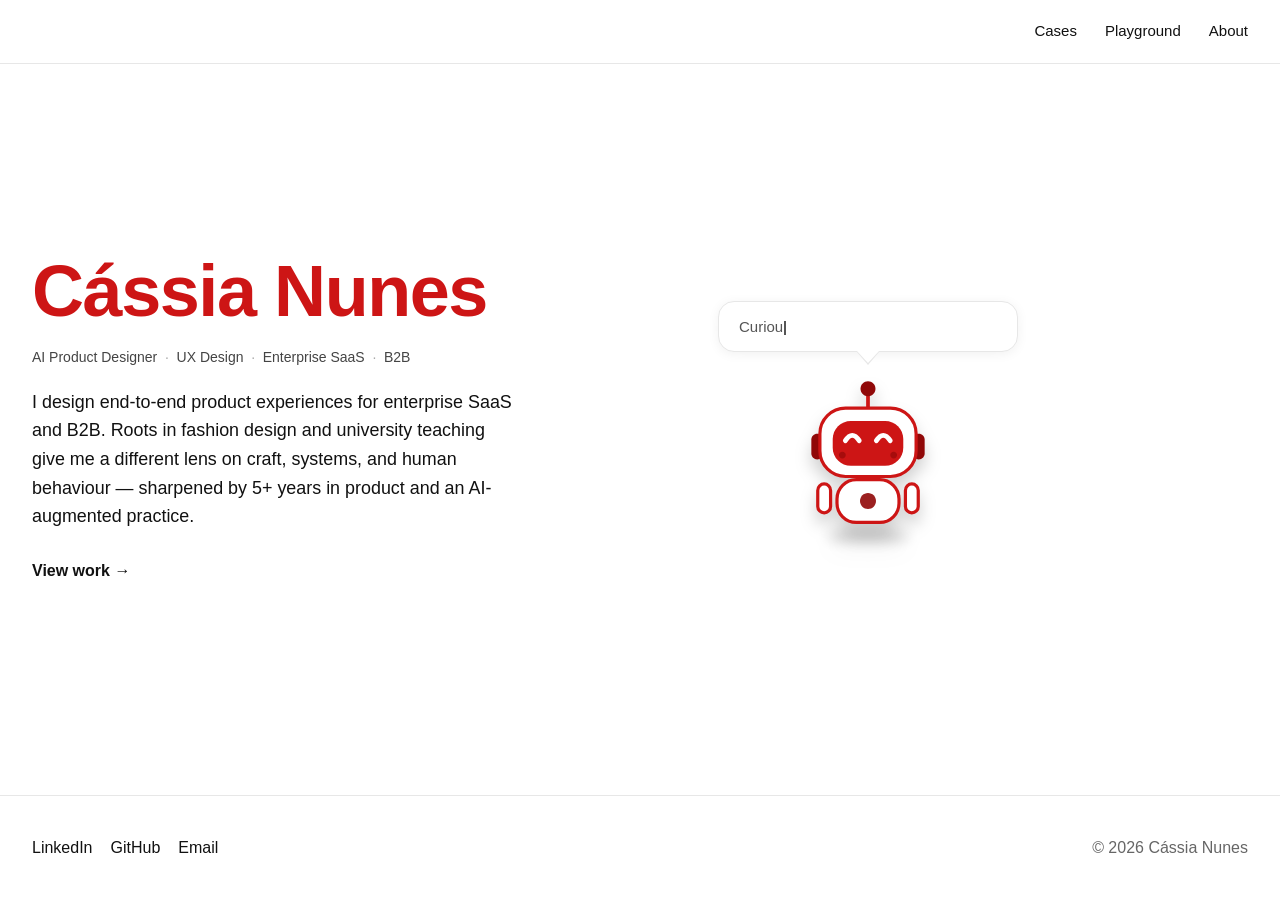
==== index.html @ 9a20bc86 "Add Media Management Ecosystem case study + refresh hero tagline - New case-study page (case-studies" ====
<!DOCTYPE html>
<html lang="en">
<head>
  <meta charset="UTF-8" />
  <meta name="viewport" content="width=device-width, initial-scale=1.0" />
  <title>Cássia Nunes — AI-Augmented Product Designer, Berlin</title>
  <meta name="description" content="Cássia Nunes — AI-augmented Product Designer in Berlin. End-to-end UX and interaction design for complex enterprise SaaS and B2B products, across desktop and mobile." />
  <link rel="stylesheet" href="styles.css?v=8" />
</head>
<body>

  <!-- ===== HEADER / NAVIGATION (same on every page) ===== -->
  <header class="site-header">
    <a href="index.html" class="logo" aria-label="Cássia Nunes — Home"></a>
    <button class="nav-toggle" aria-label="Open navigation" aria-expanded="false">
      <span></span><span></span><span></span>
    </button>
    <nav class="nav">
      <a href="work.html" data-i18n="nav.work">Work</a>
      <a href="playground.html" data-i18n="nav.playground">Playground</a>
      <a href="about.html" data-i18n="nav.about">About Me</a>
      <div class="lang-select"></div>
    </nav>
  </header>

  <!-- ===== HERO (home page) ===== -->
  <section class="hero">
    <div class="hero-left">
      <div class="hero-headline">
        <h1 class="hero-name">Cássia Nunes</h1>
        <ul class="hero-keywords" aria-label="Areas of focus">
          <li>AI Product Designer</li>
          <li>UX Design</li>
          <li>Enterprise SaaS</li>
          <li>B2B</li>
        </ul>
      </div>
      <p class="hero-intro" data-i18n="hero.tagline">
        I design end-to-end product experiences for enterprise SaaS and B2B. Roots in fashion
        design and university teaching give me a different lens on craft, systems, and human
        behaviour — sharpened by 5+ years in product and an AI-augmented practice.
      </p>
      <a href="work.html" class="hero-link" data-i18n="hero.viewWork">View work →</a>
    </div>
    <div class="hero-right">
      <div class="hero-bot-unit">
        <button class="hero-bot-bubble" aria-label="Open chat with Hope">
          I'm Hope, Cássia's assistant! Ask me anything about my Human…
        </button>
        <div class="hero-bot-slot"></div>
      </div>
    </div>
  </section>

  <!-- ===== FOOTER (contact sheet — same on every page) ===== -->
  <footer class="site-footer" id="contact">
    <div class="footer-inner">
      <div class="footer-links">
        <a href="https://www.linkedin.com/in/cassianunes/" target="_blank" rel="noopener">LinkedIn</a>
        <a href="https://github.com/decassianunes" target="_blank" rel="noopener">GitHub</a>
        <a href="mailto:nunes.decassia@gmail.com">Email</a>
      </div>
      <div class="footer-col footer-col--right">
        <p>© <span id="year"></span> Cássia Nunes</p>
      </div>
    </div>
  </footer>

  <script src="script.js?v=3"></script>
  <script src="i18n.js?v=3"></script>
  <script src="chatbot.js?v=12"></script>
</body>
</html>
---- styles.css ----
/* ===== COLOR + SPACING VARIABLES =====
   Change a color here once and it updates everywhere. */
:root {
  --white: #ffffff;
  --black: #111111;         /* text — near-black reads softer than pure #000 */
  --red: #CD1515;           /* vivid red — the accent (rgba(205,21,21,1)) */
  --red-50: #E68A8A;        /* vivid red at ~50% (mixed with white) — used on hover */
  --red-deep: #860303;      /* darker red — chatbot header + user bubble, so they don't clash with the action red */
  --red-pill: #8F0909;      /* active chatbot chip — red outline + text on hover/focus */
  --gray-line: #E7E7E7;     /* subtle borders for empty thumbnails */
  --gray-border: #D4D4D4;   /* slightly stronger neutral — chatbot chips at rest */
  --gray-thumb: #F4F4F4;    /* empty thumbnail fill */
  --max-width: 1080px;
  --gap: 24px;
}

/* ===== BASE ===== */
* { box-sizing: border-box; margin: 0; padding: 0; }

body {
  font-family: -apple-system, BlinkMacSystemFont, "Segoe UI", Helvetica, Arial, sans-serif;
  background: var(--white);
  color: var(--black);
  line-height: 1.5;
  -webkit-font-smoothing: antialiased;
  /* Sticky-footer layout: header (auto) · content (1fr, grows) · footer (auto).
     Keeps the footer pinned to the bottom even on short pages. */
  min-height: 100vh;
  display: grid;
  grid-template-rows: auto 1fr auto;
}

a { color: inherit; text-decoration: none; }

/* ===== HEADER / NAV ===== */
.site-header {
  position: sticky;          /* stays at the top as you scroll */
  top: 0;
  background: var(--white);
  display: flex;
  align-items: center;
  justify-content: space-between;
  padding: 20px 32px;
  border-bottom: 1px solid var(--gray-line);
  z-index: 10;
}

/* Logo link — always present, empty on homepage (name lives in the hero),
   populated on inner pages. Min-width keeps the tap target reachable. */
.logo {
  font-weight: 700;
  font-size: 18px;
  min-width: 44px;
  display: inline-flex;
  align-items: center;
}

/* The name shown in the header on inner pages — black, distinct from the red hero name.
   Fades in from the left on page load, giving the impression it arrived from the hero fly. */
.logo-name {
  display: inline-block;
  color: var(--black);
  font-weight: 700;
  font-size: 18px;
  white-space: nowrap;
  animation: logo-arrive 0.35s ease-out both;
  transition: color 0.15s ease;
}

.logo:hover .logo-name { color: var(--red); }

@keyframes logo-arrive {
  from { opacity: 0; transform: translateX(-8px); }
  to   { opacity: 1; transform: translateX(0); }
}

@media (prefers-reduced-motion: reduce) {
  .logo-name { animation: none; }
}

.nav { display: flex; gap: 28px; align-items: center; }

.nav a { font-size: 15px; transition: color 0.15s ease; }
.nav a:hover { color: var(--red); }   /* full red on hover — accessible (5.6:1) */
.nav a.active { color: var(--red); font-weight: 600; }   /* current page */

/* Hamburger toggle — hidden on desktop, shown on mobile */
.nav-toggle {
  display: none;
  flex-direction: column;
  justify-content: center;
  gap: 5px;
  width: 36px;
  height: 36px;
  padding: 6px;
  background: none;
  border: none;
  cursor: pointer;
  flex-shrink: 0;
}
.nav-toggle span {
  display: block;
  width: 100%;
  height: 2px;
  background: var(--black);
  border-radius: 2px;
  transition: transform 0.22s ease, opacity 0.18s ease;
  transform-origin: center;
}
/* Animate the three bars → X when open */
.site-header.nav-open .nav-toggle span:nth-child(1) { transform: translateY(7px) rotate(45deg); }
.site-header.nav-open .nav-toggle span:nth-child(2) { opacity: 0; transform: scaleX(0); }
.site-header.nav-open .nav-toggle span:nth-child(3) { transform: translateY(-7px) rotate(-45deg); }

/* Custom language dropdown (EN / DE / PT) — hidden for now, keeping EN only */
.lang-select { display: none; }

.lang-trigger {
  display: inline-flex;
  align-items: center;
  gap: 4px;
  font: inherit;
  font-size: 15px;
  font-weight: 400;
  color: var(--red);
  background: none;
  border: none;
  padding: 0;
  cursor: pointer;
  transition: opacity 0.15s ease;
}
.lang-trigger:hover { opacity: 0.7; }

.lang-caret { font-size: 9px; transition: transform 0.15s ease; }
.lang-select.open .lang-caret { transform: rotate(180deg); }

.lang-menu {
  position: absolute;
  top: calc(100% + 6px);
  right: 0;
  min-width: 100%;
  margin: 0;
  padding: 4px;
  list-style: none;
  background: var(--white);
  border: 1px solid var(--gray-line);
  border-radius: 8px;
  box-shadow: 0 8px 24px rgba(0, 0, 0, 0.1);
  display: none;
  z-index: 20;
}
.lang-select.open .lang-menu { display: block; }

.lang-option {
  font-size: 13px;
  color: var(--black);
  padding: 7px 14px;
  border-radius: 5px;
  cursor: pointer;
  white-space: nowrap;
  transition: color 0.15s ease, background 0.15s ease;
}
.lang-option:hover { color: var(--red); background: #faf1f1; }
.lang-option.active { color: var(--red); font-weight: 700; }

/* ===== HERO ===== */
.hero {
  width: 100%;
  max-width: var(--max-width);
  margin: 0;
  padding: 80px 32px 100px;
  display: grid;
  grid-template-columns: 1fr 1fr;
  gap: 48px;
  align-items: center;
  overflow-x: hidden;
}

.hero-left {
  display: flex;
  flex-direction: column;
  min-width: 0;
}

.hero-right {
  display: flex;
  flex-direction: column;
  align-items: flex-end;
}

/* Wrapper that keeps the bubble and robot as one unit in the hero right column. */
.hero-bot-unit {
  display: flex;
  flex-direction: column;
  align-items: center;
  gap: 24px;
  width: 300px;
  max-width: 100%;
  margin-right: 30px;
}

/* Speech bubble that triggers the chat — sits above the robot in the hero */
.hero-bot-bubble {
  position: relative;
  width: 100%;
  background: var(--white);
  border: 1px solid var(--gray-line);
  border-radius: 16px;
  padding: 16px 20px;
  font-family: inherit;
  font-size: 15px;
  color: #555;
  text-align: left;
  box-shadow: 0 2px 12px rgba(0, 0, 0, 0.06);
  cursor: pointer;
  transition: border-color 0.15s ease, opacity 0.35s ease;
}
.hero-bot-bubble:hover { border-color: #bbb; }
.hero-bot-bubble:focus-visible {
  outline: 2px solid var(--red);
  outline-offset: 3px;
}
/* Tail — two overlapping triangles create a bordered point toward the robot */
.hero-bot-bubble::before {
  content: '';
  position: absolute;
  bottom: -14px;
  left: 50%;
  transform: translateX(-50%);
  border-left: 12px solid transparent;
  border-right: 12px solid transparent;
  border-top: 14px solid var(--gray-line);
  pointer-events: none;
}
.hero-bot-bubble::after {
  content: '';
  position: absolute;
  bottom: -12px;
  left: 50%;
  transform: translateX(-50%);
  border-left: 11px solid transparent;
  border-right: 11px solid transparent;
  border-top: 12px solid var(--white);
  pointer-events: none;
}

/* Slot where chatbot.js moves the robot button on desktop */
.hero-bot-slot { display: flex; justify-content: center; }

/* Hide the hero right column while the chat panel is open */
body.chatbot-active .hero-right { visibility: hidden; }

.hero-eyebrow {
  font-size: 16px;
  font-weight: 400;           /* not bold */
  color: var(--black);        /* black */
  margin-bottom: 20px;
}

.hero-name {
  font-size: clamp(44px, 7vw, 72px);
  font-weight: 800;
  letter-spacing: -0.02em;
  line-height: 1.02;
  color: var(--red);
}

/* Keywords marquee — infinite horizontal scroll, clipped to the name's width */
.hero-headline {
  display: grid;
  width: max-content;   /* shrink-wrap to the name; the marquee inherits this width */
  max-width: 100%;      /* never overflow the hero column */
}

.hero-keywords-marquee {
  position: relative;
  width: 100%;          /* = the name's width */
  overflow: hidden;
  height: 1.5em;
  margin-top: 18px;
  /* soft fade at both edges so text eases in/out */
  -webkit-mask-image: linear-gradient(to right, transparent, #000 6%, #000 94%, transparent);
          mask-image: linear-gradient(to right, transparent, #000 6%, #000 94%, transparent);
}

.hero-keywords-track {
  position: absolute;   /* keeps the long line from stretching the name box */
  top: 0;
  left: 0;
  display: flex;
  white-space: nowrap;
  animation: keyword-scroll 30s linear infinite;
}
.hero-keywords-marquee:hover .hero-keywords-track {
  animation-play-state: paused;   /* pause on hover */
}

.hero-keywords {
  display: flex;
  flex-wrap: wrap;
  align-items: center;
  list-style: none;
  margin: 18px 0 0;
  padding: 0;
  font-size: 14px;
  color: #444;
}
.hero-keywords li { white-space: nowrap; }
.hero-keywords li::after {   /* visual separator only */
  content: "·";
  margin: 0 0.55em;
  color: #aaa;
}
.hero-keywords li:last-child::after { content: none; margin: 0; }

@keyframes keyword-scroll {
  from { transform: translateX(0); }
  to   { transform: translateX(-50%); }   /* one full copy — seamless loop */
}

/* Accessibility: no motion — show a normal, fully-visible keyword line */
@media (prefers-reduced-motion: reduce) {
  .hero-headline { display: block; }
  .hero-keywords-marquee {
    overflow: visible;
    height: auto;
    -webkit-mask-image: none;
            mask-image: none;
  }
  .hero-keywords-track { position: static; animation: none; flex-wrap: wrap; white-space: normal; }
  .hero-keywords { flex-wrap: wrap; }              /* wrap the tags onto lines */
  .hero-keywords[aria-hidden="true"] { display: none; }
}

.hero-intro {
  margin-top: 20px;
  font-size: clamp(15px, 1.4vw, 18px);
  font-weight: 400;
  line-height: 1.6;
  overflow-wrap: break-word;
}

.hero-cta {
  display: inline-block;
  margin-top: 36px;
  font-size: 16px;
  font-weight: 600;
  color: var(--white);
  background: var(--red);
  padding: 14px 28px;
  border-radius: 999px;
  transition: background 0.15s ease;
}

.hero-cta:hover { background: var(--red-50); }   /* 50% red on hover */

/* Primary CTA link in the hero */
.hero-link {
  display: inline-block;
  margin-top: 28px;
  font-size: 16px;
  font-weight: 700;
  color: var(--black);
  transition: color 0.15s ease;
}
.hero-link:hover { color: var(--red); }

/* Location — lowest priority, muted, at the bottom of the hero */
.hero-meta {
  margin-top: 28px;
  font-size: 15px;
  color: #777;
}

/* ===== SECTIONS ===== */
.section {
  width: 100%;                 /* fill the width (grid item), then cap below */
  max-width: var(--max-width);
  margin: 0 auto;              /* centered (content pages) */
  padding: 64px 32px;
}

.section-title {
  position: relative;                     /* anchor for the animated bar */
  font-size: 14px;
  font-weight: 700;
  text-transform: uppercase;
  letter-spacing: 0.08em;
  margin-bottom: 32px;
  padding-bottom: 12px;
}

/* Static underline below section titles */
.section-title::after {
  content: "";
  position: absolute;
  left: 0;
  bottom: 0;
  width: 100%;
  height: 2px;
  background: var(--gray-line);
}

/* ===== WORK GRID ===== */
.work-grid {
  display: grid;
  grid-template-columns: repeat(3, 1fr);   /* 3 columns on desktop */
  gap: var(--gap);
}

.work-card { display: block; }

.thumb {
  aspect-ratio: 4 / 3;         /* keeps every thumbnail the same shape */
  background: var(--gray-thumb);
  border: 1px solid var(--gray-line);
  border-radius: 8px;
}

.work-card-title {
  margin-top: 14px;
  font-size: 17px;
  font-weight: 600;
}

.work-card-meta { font-size: 14px; color: #777; margin-top: 2px; }

/* ===== ABOUT ===== */
.about-text {
  font-size: 18px;
  max-width: 680px;
  color: #333;
}

.about-text p { margin-bottom: 20px; }   /* space between paragraphs */

.about-highlight {
  font-weight: 600;
  color: var(--black);
  border-left: 3px solid var(--red);   /* red accent bar on the standout line */
  padding-left: 16px;
}

.about-skills {
  font-size: 15px;
  color: #555;
}

.about-skills-label {
  display: block;
  font-weight: 700;
  color: var(--black);
  text-transform: uppercase;
  letter-spacing: 0.06em;
  font-size: 13px;
  margin-bottom: 4px;
}

/* ===== CONTACT ===== */
.contact-row { display: flex; flex-wrap: wrap; gap: 16px; }

.contact-btn {
  display: inline-block;
  font-size: 15px;
  font-weight: 600;
  padding: 12px 22px;
  border: 2px solid var(--red);
  border-radius: 999px;
  background: var(--white);
  color: var(--black);
  cursor: pointer;
  transition: background 0.15s ease, color 0.15s ease, border-color 0.15s ease;
}

.contact-btn:hover {
  background: var(--red-50);    /* fills with 50% red on hover */
  border-color: var(--red-50);
  color: var(--white);
}

.copy-feedback {
  margin-top: 14px;
  font-size: 14px;
  color: var(--red);
  min-height: 20px;    /* reserves space so layout doesn't jump */
}

/* ===== FOOTER (permanent contact sheet) ===== */
.site-footer {
  background: var(--white);      /* white footer */
  color: var(--black);          /* black text */
  border-top: 1px solid var(--gray-line);   /* divider so it doesn't blend into the page */
  padding: 40px 32px 40px;
}

.footer-inner {
  max-width: none;              /* fill the full width — credit sits at the far right */
  margin: 0;
  display: flex;
  flex-wrap: wrap;               /* stacks nicely on small screens */
  align-items: center;           /* links row + credit sit on one line */
  gap: 16px 40px;
  justify-content: space-between;
}

.footer-col p { font-size: 16px; margin-bottom: 8px; }

/* Inline row of contact links (left side of the footer). */
.footer-links {
  display: flex;
  flex-wrap: wrap;
  gap: 18px;
}
.footer-links a { font-size: 16px; }

.footer-label {
  color: var(--black);          /* black label */
  text-transform: uppercase;
  letter-spacing: 0.1em;
  font-size: 12px;
  font-weight: 700;
  margin-bottom: 12px;
}

.site-footer a { color: var(--black); text-decoration: none; }
.site-footer a:hover { color: var(--red); text-decoration: underline; }   /* accessible */

.footer-col--right { text-align: right; color: #666; }   /* muted credit */
.footer-col--right p { margin: 0; }                       /* remove bottom margin so flex centering works */

.footer-copy {
  max-width: var(--max-width);
  margin: 48px auto 0;
  font-size: 13px;
  color: var(--white);
  opacity: 0.9;
}

@media (max-width: 640px) {
  .footer-col--right { text-align: left; }   /* left-align on phones */
}

/* ===== RESPONSIVE (phones/tablets) ===== */
@media (max-width: 820px) {
  .work-grid { grid-template-columns: repeat(2, 1fr); }
}

@media (max-width: 700px) {
  /* Hero collapses to single column; right column (robot + bubble) is hidden. */
  .hero {
    grid-template-columns: 1fr;
    gap: 0;
    padding: 60px 32px 60px;
  }
  .hero-right { display: none; }

  /* Header: logo left, burger right — single row, no stacking */
  .site-header {
    padding: 14px 20px;
    flex-wrap: wrap;            /* allows nav to drop below on open */
  }
  .nav-toggle { display: flex; }   /* reveal the burger button */

  /* Nav hidden by default; drops below the logo row when open */
  .nav {
    display: none;
    width: 100%;
    flex-direction: column;
    gap: 0;
    padding: 4px 0 8px;
  }
  .site-header.nav-open .nav { display: flex; }

  /* Each link gets its own full-width row with a divider */
  .nav a {
    padding: 12px 0;
    border-bottom: 1px solid var(--gray-line);
    font-size: 16px;
  }
  .nav a:last-of-type { border-bottom: none; }

  /* Language selector sits on its own row inside the open nav */
  .nav .lang-select {
    padding: 10px 0;
  }

  /* Footer: shrink text and gaps so links + copyright stay on one line */
  .site-footer { padding: 28px 20px; }
  .footer-inner { gap: 8px 16px; flex-wrap: nowrap; align-items: center; }
  .footer-links { gap: 12px; }
  .footer-links a,
  .footer-col--right p { font-size: 13px; }
  .footer-col--right { text-align: right; }
}

@media (max-width: 520px) {
  .work-grid { grid-template-columns: 1fr; }
}

/* ===== MINI FAQ CHATBOT =====
   Floating widget, bottom-right of every page. Reuses the site's
   red accent, system font, and border colors so it feels native. */
.chatbot {
  position: fixed;
  right: 24px;
  bottom: 24px;
  z-index: 50;              /* above content, matches header stacking */
  font-family: inherit;
}

/* The round pill button that opens/closes the chat. */
.chatbot-toggle {
  display: inline-flex;
  align-items: center;
  gap: 8px;
  font-size: 15px;
  font-weight: 600;
  padding: 12px 22px;
  border: 2px solid var(--red);
  border-radius: 999px;
  background: var(--red);
  color: var(--white);
  cursor: pointer;
  box-shadow: 0 6px 20px rgba(0, 0, 0, 0.15);
  transition: background 0.15s ease, border-color 0.15s ease;
}

.chatbot-toggle:hover {
  background: var(--red-50);
  border-color: var(--red-50);
}

/* Swap the label for a "×" when the panel is open. */
.chatbot-toggle-close { display: none; font-size: 20px; line-height: 1; }
.chatbot--open .chatbot-toggle-open { display: none; }
.chatbot--open .chatbot-toggle-close { display: inline; }

/* The chat panel itself. */
.chatbot-panel {
  position: absolute;
  right: 0;
  bottom: 60px;             /* sits just above the toggle button */
  width: 320px;
  max-width: calc(100vw - 48px);
  max-height: 70vh;
  display: flex;
  flex-direction: column;
  background: var(--white);
  border: 1px solid var(--gray-line);
  border-radius: 16px;
  box-shadow: 0 12px 40px rgba(0, 0, 0, 0.18);
  overflow: hidden;
}

/* When JS marks the panel `hidden`, actually hide it. Without this line the
   `display: flex` above would keep the panel visible and the open/close
   button would appear to do nothing. */
.chatbot-panel[hidden] { display: none; }

.chatbot-header {
  padding: 14px 18px;
  font-weight: 700;
  color: var(--white);
  background: var(--red-deep);
}

/* Scrolling area that holds the message bubbles. */
.chatbot-messages {
  flex: 1;
  overflow-y: auto;
  padding: 16px;
  display: flex;
  flex-direction: column;
  gap: 10px;
}

.chatbot-msg {
  max-width: 85%;
  padding: 10px 14px;
  border-radius: 14px;
  font-size: 14px;
  line-height: 1.45;
}

/* Bot bubble on the left (grey), user bubble on the right (red). */
.chatbot-msg--bot {
  align-self: flex-start;
  background: var(--gray-thumb);
  color: var(--black);
  border-bottom-left-radius: 4px;
}

.chatbot-msg--user {
  align-self: flex-end;
  background: var(--red-deep);
  color: var(--white);
  border-bottom-right-radius: 4px;
}

.chatbot-msg a { text-decoration: underline; }
.chatbot-msg--bot a { color: var(--red); }

/* Suggested-question chips — ONE horizontally-scrolling row.
   The arrow + fade OVERLAY the right edge (they don't take a column). */
.chatbot-chips-wrap {
  position: relative;            /* anchor for the overlay arrow + fade */
  padding: 10px 16px 8px;        /* persistent bar sitting just above the input */
}

.chatbot-chips {
  display: flex;
  gap: 8px;
  overflow-x: auto;
  scroll-behavior: smooth;
  scrollbar-width: none;         /* hide scrollbar (Firefox) */
  padding: 2px 0;
}
.chatbot-chips::-webkit-scrollbar { display: none; }   /* hide scrollbar (Chrome/Safari) */

.chatbot-chip {
  flex: 0 0 auto;                /* keep each chip whole on one line */
  white-space: nowrap;
  font-size: 13px;
  font-weight: 500;
  padding: 6px 12px;
  border: 1px solid var(--gray-border);
  border-radius: 999px;
  background: var(--white);
  color: var(--black);
  cursor: pointer;
  transition: background 0.15s ease, color 0.15s ease, border-color 0.15s ease;
}

/* Red appears only on interaction — hover or keyboard focus. The active
   pill gets a red outline + red text (not a solid fill), so it reads as
   "active" without competing with the solid-red Ask button. Resting pills
   keep their neutral grey border. */
.chatbot-chip:hover,
.chatbot-chip:focus-visible {
  border-color: var(--red-pill);
  color: var(--red-pill);
  outline: none;
}

/* Soft white fade at the right edge — hints "there's more, scroll →". */
.chatbot-chips-wrap::after {
  content: "";
  position: absolute;
  top: 0;
  right: 16px;
  bottom: 0;
  width: 52px;
  background: linear-gradient(to right, rgba(255, 255, 255, 0), var(--white) 70%);
  pointer-events: none;          /* chips underneath stay clickable */
  transition: opacity 0.15s ease;
}

/* The › arrow OVERLAYS the row's right edge — no stolen column. */
.chatbot-chips-more {
  position: absolute;
  top: 50%;
  right: 16px;
  transform: translateY(-50%);
  z-index: 2;
  width: 26px;
  height: 26px;
  border-radius: 50%;
  border: 1px solid var(--gray-border);
  background: var(--white);
  color: var(--black);
  font-size: 17px;
  line-height: 1;
  cursor: pointer;
  display: flex;
  align-items: center;
  justify-content: center;
  transition: background 0.15s ease, color 0.15s ease, opacity 0.15s ease;
}
.chatbot-chips-more:hover { background: var(--red); color: var(--white); }

/* At the end there's nothing more to reveal — hide the arrow + fade. */
.chatbot-chips-wrap.chips-at-end::after { opacity: 0; }
.chatbot-chips-wrap.chips-at-end .chatbot-chips-more { opacity: 0; pointer-events: none; }

/* The type-a-question row at the bottom. */
.chatbot-form {
  display: flex;
  gap: 8px;
  padding: 12px 16px;
  border-top: 1px solid var(--gray-line);
}

.chatbot-input {
  flex: 1;
  font: inherit;
  font-size: 14px;
  padding: 10px 12px;
  border: 1px solid var(--gray-line);
  border-radius: 999px;
  outline: none;
}

.chatbot-input:focus { border-color: var(--red); }

.chatbot-send {
  font: inherit;
  font-size: 14px;
  font-weight: 600;
  padding: 10px 16px;
  border: none;
  border-radius: 999px;
  background: var(--red);
  color: var(--white);
  cursor: pointer;
}

.chatbot-send:hover { background: var(--red-50); }

/* ===== MOBILE: chat opens as a tall bottom sheet (≤700px wide) =====
   On phones the corner card doesn't work and the on-screen keyboard would
   cover the input. So when the chat is open, the panel becomes a full-width
   sheet that rises ~85% up the screen: red header pinned on top, messages
   scrolling in the middle, input docked at the bottom. The `.chatbot--open`
   prefix (two classes) makes these win over the desktop panel rules.
   The keyboard-lift itself is handled by JS in chatbot.js (Visual Viewport). */
@media (max-width: 700px) {
  .chatbot--open .chatbot-panel {
    position: fixed;
    left: 0;
    right: 0;
    bottom: 0;
    top: auto;
    width: 100%;
    max-width: 100%;
    height: 85dvh;                  /* dvh = the screen height right now */
    max-height: 85dvh;
    border: none;
    border-radius: 18px 18px 0 0;   /* rounded top only — sheet look */
    box-shadow: 0 -10px 40px rgba(0, 0, 0, 0.28);
    z-index: 60;
  }

  /* Keep the input clear of the phone's home-bar / rounded screen corners. */
  .chatbot--open .chatbot-form {
    padding-bottom: calc(12px + env(safe-area-inset-bottom));
  }

  /* Prevent iOS Safari from auto-zooming when the input is tapped.
     Safari zooms any input with font-size < 16px — bumping to 16px stops it. */
  .chatbot-input {
    font-size: 16px;
  }

  /* Larger touch targets for chips on mobile — WCAG recommends 44px minimum.
     Bumping padding from 6px/12px to 10px/16px gets closer without looking bulky. */
  .chatbot-chip {
    padding: 10px 16px;
    font-size: 14px;
  }

  /* Lock the page behind the sheet so two things don't scroll at once.
     overflow: hidden alone doesn't stop iOS Safari from scrolling the page
     when the keyboard opens. position: fixed + top offset (set by JS) is
     the only reliable way to freeze the page underneath the bottom sheet. */
  body.chatbot-active {
    overflow: hidden;
    position: fixed;
    width: 100%;   /* prevents layout-width collapse from position: fixed */
  }
}

@media (max-width: 520px) {
  .chatbot { right: 16px; bottom: 16px; }
}

/* ===== WORK CARD — clickable state =====
   The first card links to a case study; give it a clear hover affordance. */
a.work-card:hover .thumb { border-color: var(--red); }
a.work-card:hover .work-card-title { color: var(--red); }
a.work-card .work-card-title { transition: color 0.15s ease; }
a.work-card .thumb { transition: border-color 0.15s ease; }

/* ===== CASE STUDY (long-form article pages) ===== */
.case-study {
  width: 100%;
  max-width: 760px;          /* narrower than the 1080 grid — comfortable reading measure */
  margin: 0 auto;
  padding: 48px 32px 88px;
}

/* "← Work" back link at the top */
.case-study-back {
  display: inline-block;
  font-size: 14px;
  font-weight: 600;
  color: #777;
  margin-bottom: 28px;
  transition: color 0.15s ease;
}
.case-study-back:hover { color: var(--red); }

.case-study-eyebrow {
  font-size: 13px;
  font-weight: 700;
  text-transform: uppercase;
  letter-spacing: 0.08em;
  color: var(--red);
  margin-bottom: 14px;
}

.case-study-title {
  font-size: clamp(30px, 4.5vw, 46px);
  font-weight: 800;
  letter-spacing: -0.02em;
  line-height: 1.1;
}

/* Meta strip (Role / Timeline / Team / Platform) */
.case-study-meta {
  margin: 28px 0 0;
  display: grid;
  grid-template-columns: repeat(2, 1fr);
  gap: 20px 32px;
}
.case-study-meta dt {
  font-size: 11px;
  font-weight: 700;
  text-transform: uppercase;
  letter-spacing: 0.06em;
  color: #999;
  margin-bottom: 4px;
}
.case-study-meta dd {
  margin: 0;
  font-size: 15px;
  color: var(--black);
  line-height: 1.45;
}

/* Body typography */
.case-study h2 {
  font-size: clamp(22px, 2.4vw, 27px);
  font-weight: 800;
  letter-spacing: -0.01em;
  line-height: 1.2;
  margin: 52px 0 18px;
}
.case-study h3 {
  font-size: 18px;
  font-weight: 700;
  margin: 32px 0 10px;
}
.case-study p {
  font-size: 17px;
  line-height: 1.7;
  color: #333;
  margin-bottom: 18px;
}
.case-study ul {
  margin: 0 0 22px;
  padding-left: 20px;
}
.case-study li {
  font-size: 17px;
  line-height: 1.7;
  color: #333;
  margin-bottom: 10px;
}
.case-study strong { color: var(--black); font-weight: 700; }
.case-study a { color: var(--red); text-decoration: underline; }

/* Divider between major sections */
.case-study hr {
  border: none;
  border-top: 1px solid var(--gray-line);
  margin: 44px 0;
}

/* Pull-quote / key takeaway — reuses the red accent bar from the About page */
.cs-callout {
  border-left: 3px solid var(--red);
  padding-left: 18px;
  margin: 28px 0;
  font-size: 19px;
  font-weight: 600;
  line-height: 1.5;
  color: var(--black);
}

/* Image placeholder — grey box matching the work thumbnails */
.cs-figure { margin: 30px 0; }
.cs-figure-box {
  aspect-ratio: 16 / 9;
  background: var(--gray-thumb);
  border: 1px solid var(--gray-line);
  border-radius: 8px;
  display: flex;
  align-items: center;
  justify-content: center;
  padding: 24px;
  text-align: center;
}
.cs-figure-label {
  font-size: 13px;
  font-style: italic;
  color: #9a9a9a;
  max-width: 340px;
}

/* Case study on phones — single-column meta, tighter padding */
@media (max-width: 640px) {
  .case-study-meta { grid-template-columns: 1fr; gap: 16px; }
}

/* ===== CASE STUDY — HERO + STICKY SIDE-NAV LAYOUT ===== */
html { scroll-behavior: smooth; }

/* Back link — pinned at the very top of the page, above the hero */
.cs-topbar {
  width: 100%;
  max-width: var(--max-width);
  margin: 0 auto;
  padding: 22px 32px 0;
}
.cs-back {
  display: inline-flex;
  align-items: center;
  gap: 6px;
  font-size: 14px;
  font-weight: 600;
  color: #777;
  transition: color 0.15s ease;
}
.cs-back svg { width: 18px; height: 18px; }
.cs-back:hover { color: var(--red); }

/* Hero band (full content width, above the two-column body) */
.cs-hero {
  width: 100%;
  max-width: var(--max-width);
  margin: 0 auto;
  padding: 40px 32px 8px;
}
.cs-hero-figure { margin: 0 0 32px; }
.cs-hero-figure .cs-figure-box { aspect-ratio: 21 / 9; }

/* Two-column body: sticky nav (left) + article (right) */
.cs-wrap {
  width: 100%;
  max-width: var(--max-width);
  margin: 0 auto;
  padding: 0 32px 48px;
  display: grid;
  grid-template-columns: 190px minmax(0, 1fr);
  gap: 56px;
  align-items: start;
}

/* Override the earlier single-column article rules for the new layout */
.case-study {
  max-width: 720px;
  margin: 0;
  padding: 8px 0 40px;
}

/* Sticky left section-nav */
.cs-sidenav {
  position: sticky;
  top: 96px;                    /* clears the sticky site header */
  align-self: start;
  display: flex;
  flex-direction: column;
  gap: 2px;
}
.cs-sidenav a {
  display: flex;
  align-items: center;
  gap: 12px;
  padding: 7px 0;
  font-size: 12.5px;
  font-weight: 700;
  letter-spacing: 0.07em;
  text-transform: uppercase;
  color: #a2a2a2;
  transition: color 0.15s ease;
}
.cs-sidenav a:hover { color: var(--black); }
.cs-sidenav a.is-active { color: var(--red); }

.cs-nav-ico {
  display: inline-flex;
  width: 22px;
  height: 22px;
  flex-shrink: 0;
  color: #8a8a8a;
  transition: color 0.15s ease;
}
.cs-nav-ico svg { width: 100%; height: 100%; }
.cs-sidenav a:hover .cs-nav-ico { color: var(--black); }
.cs-sidenav a.is-active .cs-nav-ico { color: var(--red); }

/* Small breathing room between HOME · sections · TOP */
.cs-nav-gap { height: 18px; }

/* Section spacing + scroll offset so headings clear the sticky header */
.case-study section { scroll-margin-top: 92px; }
.case-study section + section { margin-top: 56px; }
.case-study section > h2:first-child { margin-top: 0; }

/* Tablet / phone: drop the side-nav, single readable column */
@media (max-width: 860px) {
  .cs-wrap {
    grid-template-columns: 1fr;
    gap: 0;
    padding: 0 32px 40px;
  }
  .cs-sidenav { display: none; }
  .case-study { max-width: 720px; margin: 0 auto; }
}

@media (max-width: 640px) {
  .cs-hero { padding: 24px 20px 4px; }
  .cs-hero-figure .cs-figure-box { aspect-ratio: 16 / 10; }
  .cs-wrap { padding: 0 20px 40px; }
}
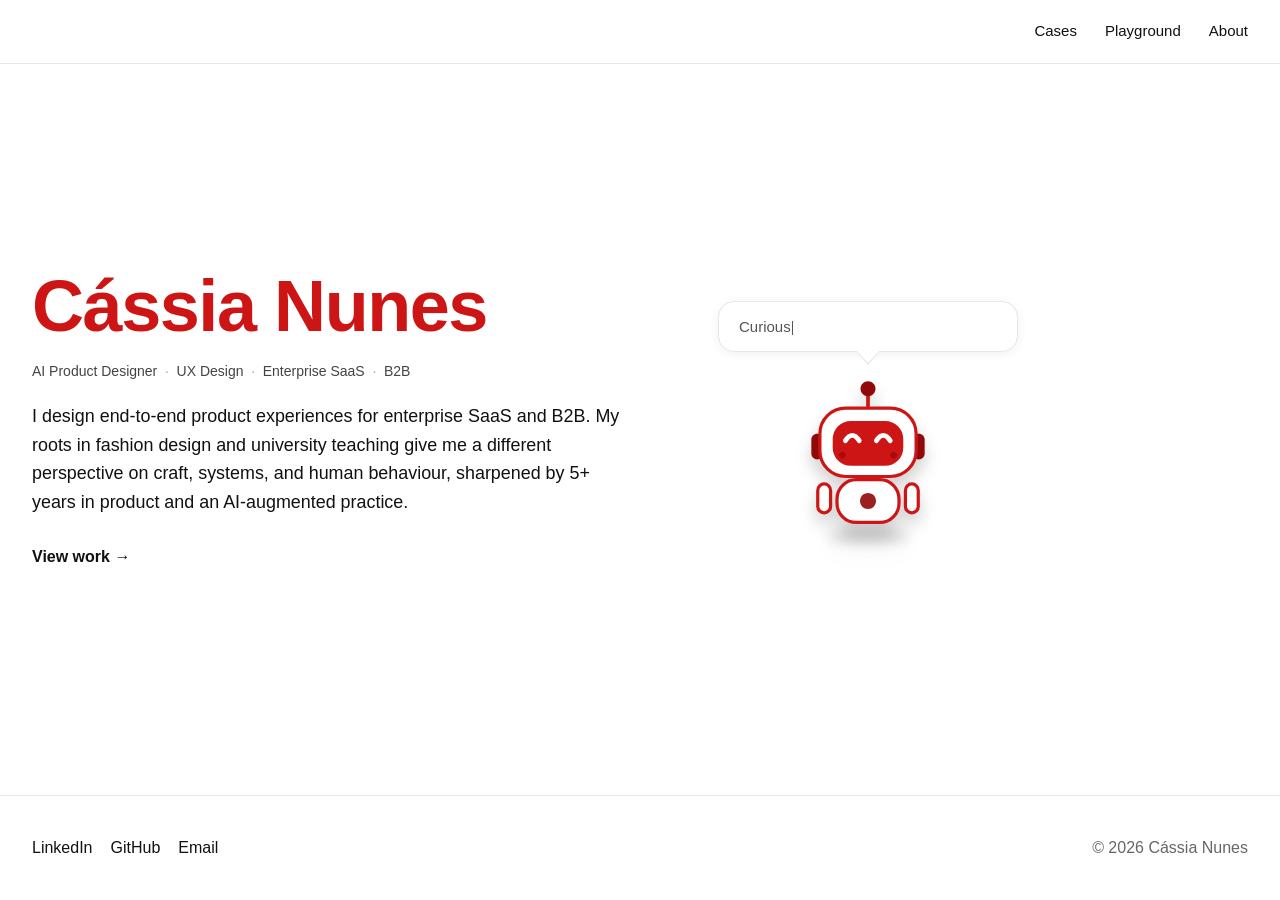
==== commit 310d7512: "Refine hero tagline (perspective wording) and widen hero text column - Reword tagline to a single cl" ====
--- a/index.html
+++ b/index.html
@@ -5,7 +5,7 @@
   <meta name="viewport" content="width=device-width, initial-scale=1.0" />
   <title>Cássia Nunes — AI-Augmented Product Designer, Berlin</title>
   <meta name="description" content="Cássia Nunes — AI-augmented Product Designer in Berlin. End-to-end UX and interaction design for complex enterprise SaaS and B2B products, across desktop and mobile." />
-  <link rel="stylesheet" href="styles.css?v=8" />
+  <link rel="stylesheet" href="styles.css?v=9" />
 </head>
 <body>
 
@@ -36,9 +36,9 @@
         </ul>
       </div>
       <p class="hero-intro" data-i18n="hero.tagline">
-        I design end-to-end product experiences for enterprise SaaS and B2B. Roots in fashion
-        design and university teaching give me a different lens on craft, systems, and human
-        behaviour — sharpened by 5+ years in product and an AI-augmented practice.
+        I design end-to-end product experiences for enterprise SaaS and B2B. My roots in fashion
+        design and university teaching give me a different perspective on craft, systems, and human
+        behaviour, sharpened by 5+ years in product and an AI-augmented practice.
       </p>
       <a href="work.html" class="hero-link" data-i18n="hero.viewWork">View work →</a>
     </div>
@@ -67,7 +67,7 @@
   </footer>
 
   <script src="script.js?v=3"></script>
-  <script src="i18n.js?v=3"></script>
+  <script src="i18n.js?v=4"></script>
   <script src="chatbot.js?v=12"></script>
 </body>
 </html>
--- a/styles.css
+++ b/styles.css
@@ -170,7 +170,7 @@
   margin: 0;
   padding: 80px 32px 100px;
   display: grid;
-  grid-template-columns: 1fr 1fr;
+  grid-template-columns: 1.6fr 1fr;   /* give the text more room than the robot */
   gap: 48px;
   align-items: center;
   overflow-x: hidden;
@@ -543,6 +543,13 @@
 /* ===== RESPONSIVE (phones/tablets) ===== */
 @media (max-width: 820px) {
   .work-grid { grid-template-columns: repeat(2, 1fr); }
+}
+
+/* Below ~900px the robot's fixed width squeezes the text column, so collapse the
+   hero to a single full-width text column and drop the decorative robot early. */
+@media (max-width: 900px) {
+  .hero { grid-template-columns: 1fr; }
+  .hero-right { display: none; }
 }
 
 @media (max-width: 700px) {
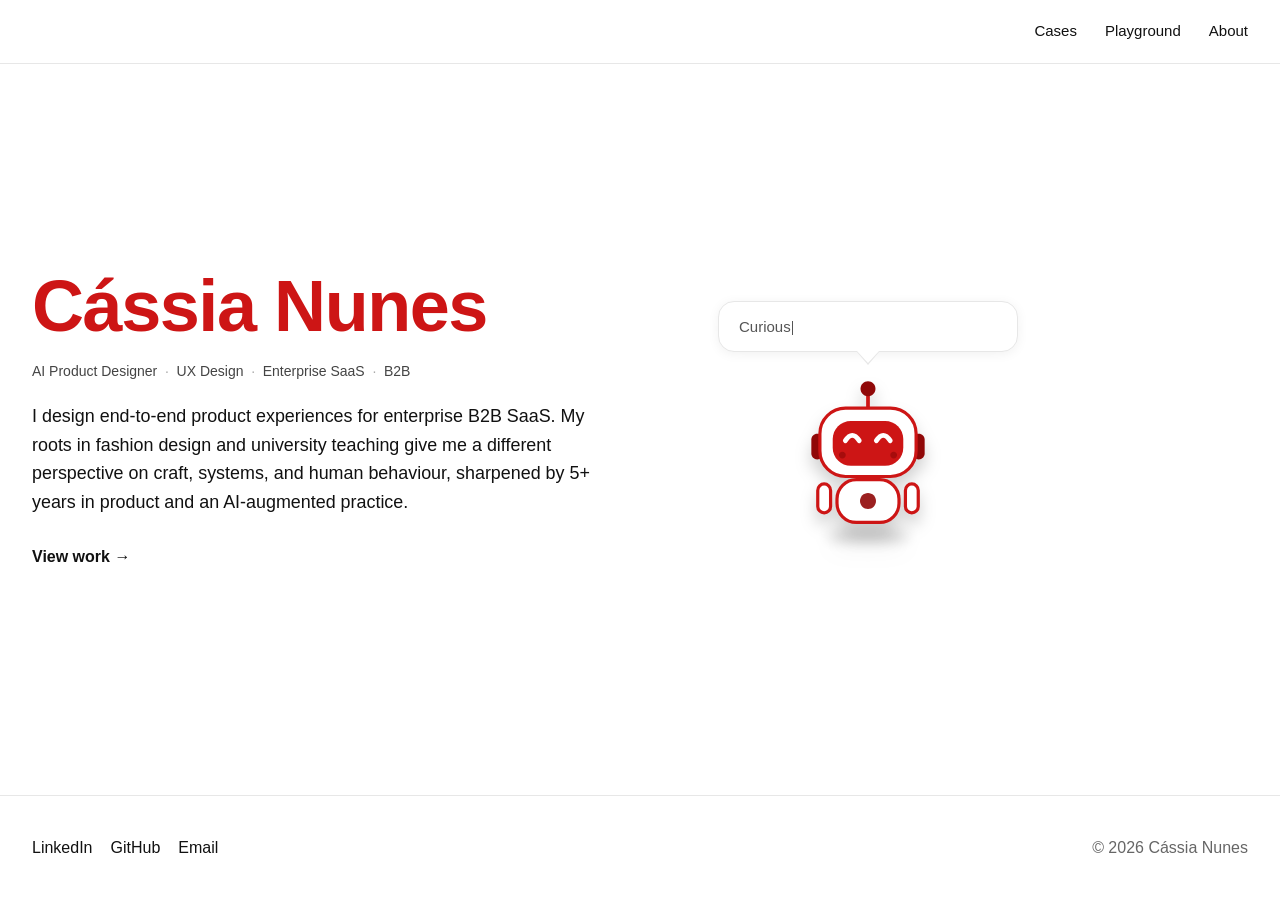
==== commit fb977050: "Use "B2B SaaS" phrasing for title and tagline - Case study title → "for a B2B SaaS Platform" (HTML +" ====
--- a/index.html
+++ b/index.html
@@ -36,7 +36,7 @@
         </ul>
       </div>
       <p class="hero-intro" data-i18n="hero.tagline">
-        I design end-to-end product experiences for enterprise SaaS and B2B. My roots in fashion
+        I design end-to-end product experiences for enterprise B2B SaaS. My roots in fashion
         design and university teaching give me a different perspective on craft, systems, and human
         behaviour, sharpened by 5+ years in product and an AI-augmented practice.
       </p>
@@ -67,7 +67,7 @@
   </footer>
 
   <script src="script.js?v=3"></script>
-  <script src="i18n.js?v=4"></script>
+  <script src="i18n.js?v=5"></script>
   <script src="chatbot.js?v=12"></script>
 </body>
 </html>
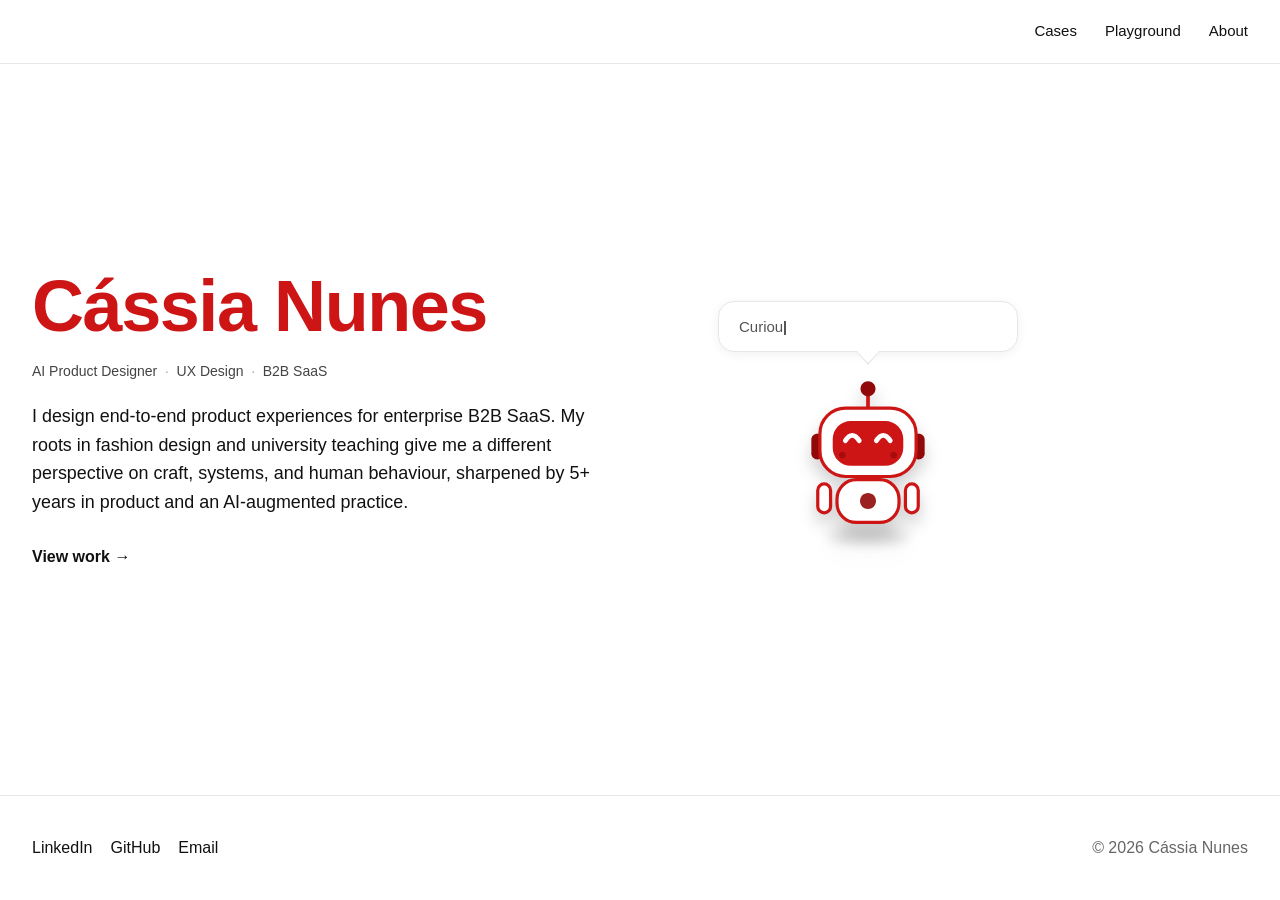
==== commit 25199117: "Polish case-study hero + trim work/playground to 3 cards - Case study: reorder hero (eyebrow → title" ====
--- a/index.html
+++ b/index.html
@@ -31,8 +31,7 @@
         <ul class="hero-keywords" aria-label="Areas of focus">
           <li>AI Product Designer</li>
           <li>UX Design</li>
-          <li>Enterprise SaaS</li>
-          <li>B2B</li>
+          <li>B2B SaaS</li>
         </ul>
       </div>
       <p class="hero-intro" data-i18n="hero.tagline">
--- a/styles.css
+++ b/styles.css
@@ -7,6 +7,7 @@
   --red-50: #E68A8A;        /* vivid red at ~50% (mixed with white) — used on hover */
   --red-deep: #860303;      /* darker red — chatbot header + user bubble, so they don't clash with the action red */
   --red-pill: #8F0909;      /* active chatbot chip — red outline + text on hover/focus */
+  --red-highlight: #8F0909; /* deep maroon — case-study highlights (title, label, headings, active nav) */
   --gray-line: #E7E7E7;     /* subtle borders for empty thumbnails */
   --gray-border: #D4D4D4;   /* slightly stronger neutral — chatbot chips at rest */
   --gray-thumb: #F4F4F4;    /* empty thumbnail fill */
@@ -415,6 +416,15 @@
   background: var(--gray-thumb);
   border: 1px solid var(--gray-line);
   border-radius: 8px;
+  overflow: hidden;            /* clip a filled image to the rounded corners */
+}
+
+/* An image that fills a thumbnail — crops to the same 4:3 shape. */
+.thumb-img {
+  width: 100%;
+  height: 100%;
+  object-fit: cover;
+  display: block;
 }
 
 .work-card-title {
@@ -911,7 +921,7 @@
   font-weight: 700;
   text-transform: uppercase;
   letter-spacing: 0.08em;
-  color: var(--red);
+  color: var(--red-highlight);
   margin-bottom: 14px;
 }
 
@@ -922,12 +932,15 @@
   line-height: 1.1;
 }
 
-/* Meta strip (Role / Timeline / Team / Platform) */
+/* Meta card (Role / Timeline / Team / Platform) — bordered rounded box */
 .case-study-meta {
   margin: 28px 0 0;
   display: grid;
   grid-template-columns: repeat(2, 1fr);
   gap: 20px 32px;
+  border: 1px solid var(--gray-line);
+  border-radius: 12px;
+  padding: 26px 30px;
 }
 .case-study-meta dt {
   font-size: 11px;
@@ -1016,7 +1029,7 @@
 
 /* Case study on phones — single-column meta, tighter padding */
 @media (max-width: 640px) {
-  .case-study-meta { grid-template-columns: 1fr; gap: 16px; }
+  .case-study-meta { grid-template-columns: 1fr; gap: 16px; padding: 22px 22px; }
 }
 
 /* ===== CASE STUDY — HERO + STICKY SIDE-NAV LAYOUT ===== */
@@ -1048,8 +1061,17 @@
   margin: 0 auto;
   padding: 40px 32px 8px;
 }
-.cs-hero-figure { margin: 0 0 32px; }
+.cs-hero-figure { margin: 40px 0 32px; }
 .cs-hero-figure .cs-figure-box { aspect-ratio: 21 / 9; }
+
+/* Static hero image — soft-framed. (Temporary stand-in for a future animated walkthrough.) */
+.cs-hero-img {
+  width: 100%;
+  display: block;
+  border: 1px solid var(--gray-line);
+  border-radius: 10px;
+  box-shadow: 0 6px 24px rgba(0, 0, 0, 0.06);
+}
 
 /* Two-column body: sticky nav (left) + article (right) */
 .cs-wrap {
@@ -1092,7 +1114,7 @@
   transition: color 0.15s ease;
 }
 .cs-sidenav a:hover { color: var(--black); }
-.cs-sidenav a.is-active { color: var(--red); }
+.cs-sidenav a.is-active { color: var(--red-highlight); }
 
 .cs-nav-ico {
   display: inline-flex;
@@ -1104,7 +1126,7 @@
 }
 .cs-nav-ico svg { width: 100%; height: 100%; }
 .cs-sidenav a:hover .cs-nav-ico { color: var(--black); }
-.cs-sidenav a.is-active .cs-nav-ico { color: var(--red); }
+.cs-sidenav a.is-active .cs-nav-ico { color: var(--red-highlight); }
 
 /* Small breathing room between HOME · sections · TOP */
 .cs-nav-gap { height: 18px; }
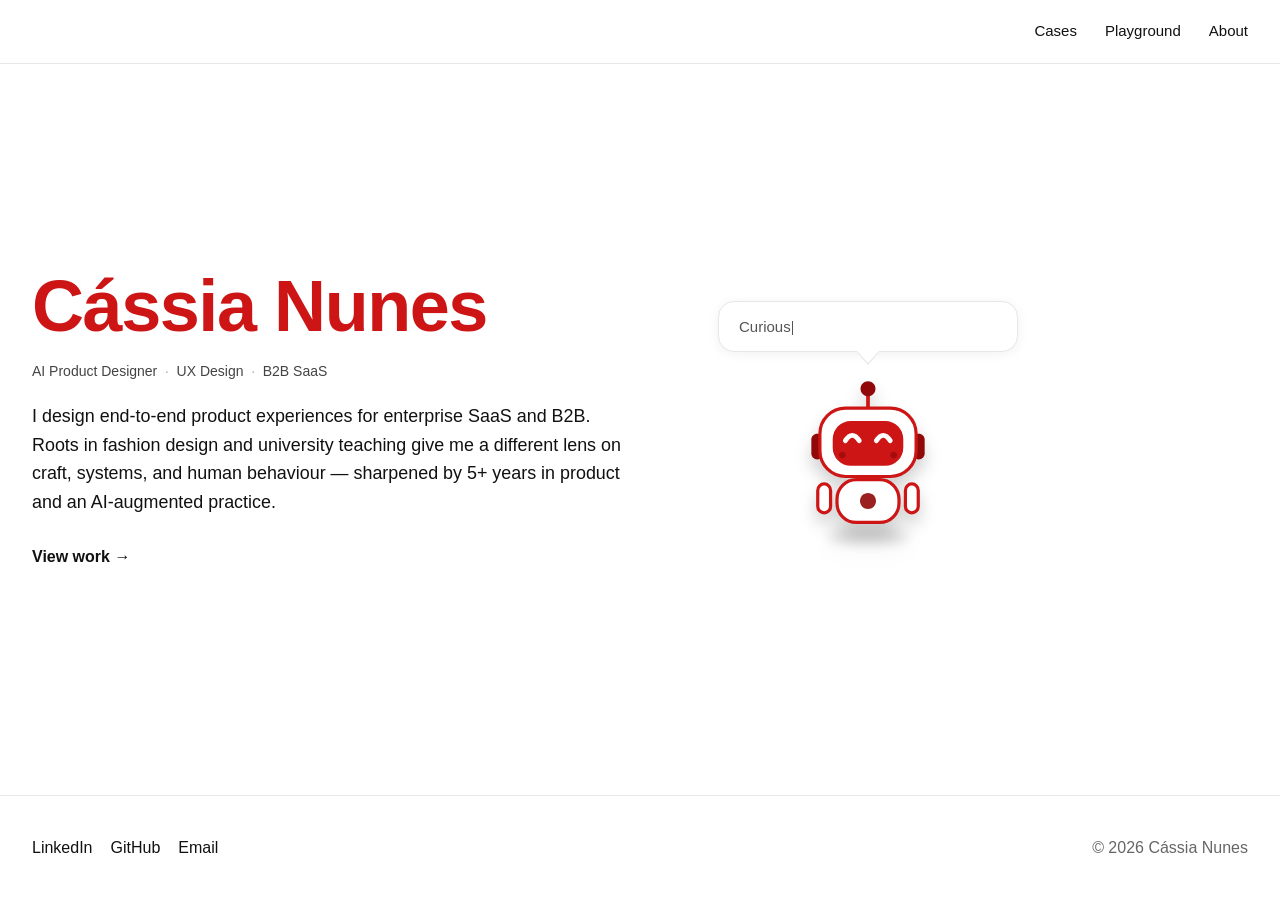
==== commit 7de3b5b8: "Refine hero tagline to approved copy - "enterprise SaaS and B2B" (not "B2B SaaS") - "Roots" not "My " ====
--- a/index.html
+++ b/index.html
@@ -35,9 +35,9 @@
         </ul>
       </div>
       <p class="hero-intro" data-i18n="hero.tagline">
-        I design end-to-end product experiences for enterprise B2B SaaS. My roots in fashion
-        design and university teaching give me a different perspective on craft, systems, and human
-        behaviour, sharpened by 5+ years in product and an AI-augmented practice.
+        I design end-to-end product experiences for enterprise SaaS and B2B. Roots in fashion
+        design and university teaching give me a different lens on craft, systems, and human
+        behaviour — sharpened by 5+ years in product and an AI-augmented practice.
       </p>
       <a href="work.html" class="hero-link" data-i18n="hero.viewWork">View work →</a>
     </div>
--- a/styles.css
+++ b/styles.css
@@ -425,6 +425,26 @@
   height: 100%;
   object-fit: cover;
   display: block;
+}
+
+/* "Coming soon" thumbnail — the error robot centred over the grey box. */
+.thumb--soon {
+  display: flex;
+  flex-direction: column;
+  align-items: center;
+  justify-content: center;
+  gap: 12px;
+}
+.thumb-robot {
+  width: 64px;
+  height: auto;
+}
+.thumb-soon-label {
+  font-size: 12px;
+  font-weight: 700;
+  text-transform: uppercase;
+  letter-spacing: 0.08em;
+  color: #999;
 }
 
 .work-card-title {
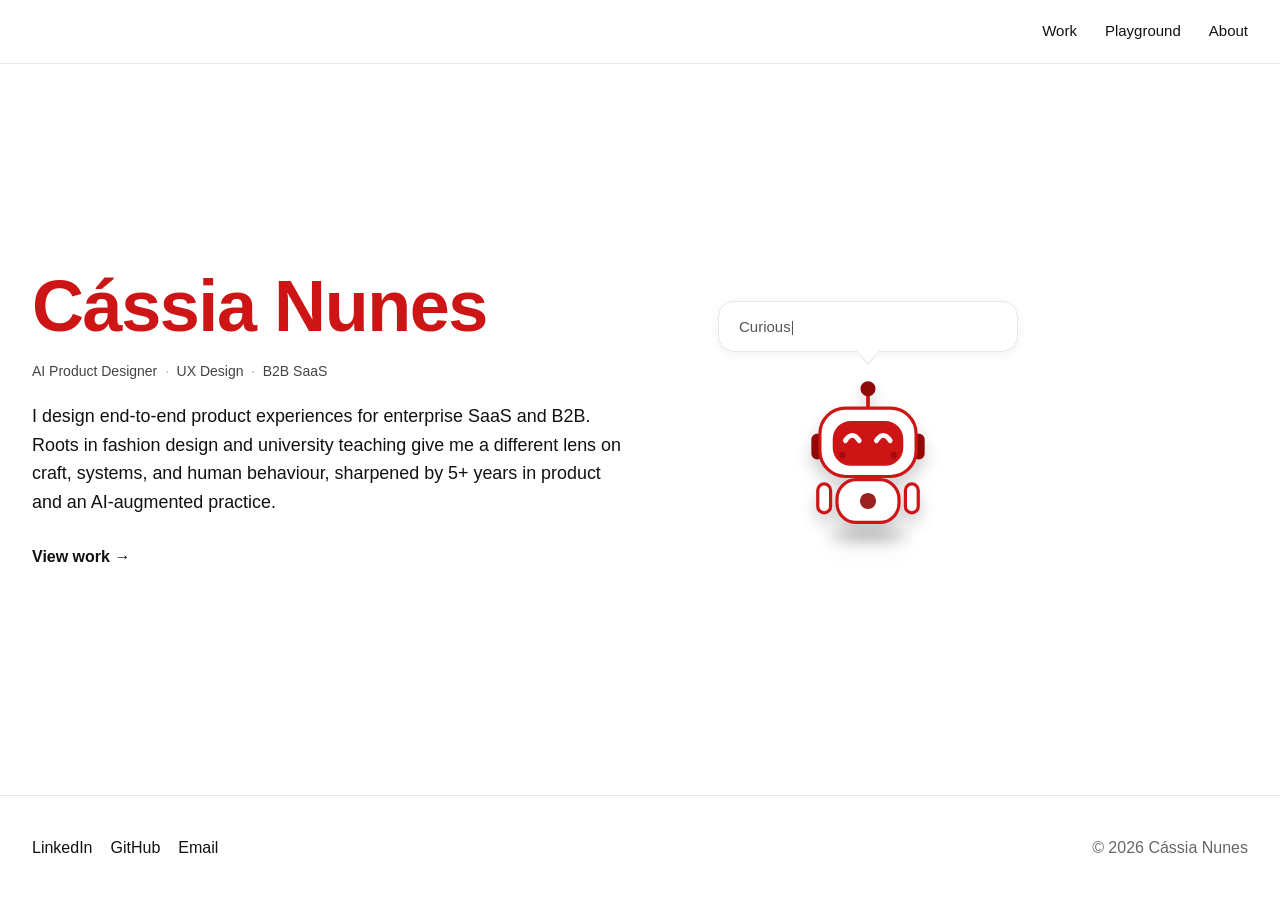
==== commit 7584c4ba: "Refine media-management case study and site copy - Rewrite Approach section (Discovery + feature-arc" ====
--- a/index.html
+++ b/index.html
@@ -3,15 +3,15 @@
 <head>
   <meta charset="UTF-8" />
   <meta name="viewport" content="width=device-width, initial-scale=1.0" />
-  <title>Cássia Nunes — AI-Augmented Product Designer, Berlin</title>
-  <meta name="description" content="Cássia Nunes — AI-augmented Product Designer in Berlin. End-to-end UX and interaction design for complex enterprise SaaS and B2B products, across desktop and mobile." />
+  <title>Cássia Nunes | AI-Augmented Product Designer, Berlin</title>
+  <meta name="description" content="Cássia Nunes, AI-augmented Product Designer in Berlin. End-to-end UX and interaction design for complex enterprise SaaS and B2B products, across desktop and mobile." />
   <link rel="stylesheet" href="styles.css?v=9" />
 </head>
 <body>
 
   <!-- ===== HEADER / NAVIGATION (same on every page) ===== -->
   <header class="site-header">
-    <a href="index.html" class="logo" aria-label="Cássia Nunes — Home"></a>
+    <a href="index.html" class="logo" aria-label="Cássia Nunes, Home"></a>
     <button class="nav-toggle" aria-label="Open navigation" aria-expanded="false">
       <span></span><span></span><span></span>
     </button>
@@ -37,7 +37,7 @@
       <p class="hero-intro" data-i18n="hero.tagline">
         I design end-to-end product experiences for enterprise SaaS and B2B. Roots in fashion
         design and university teaching give me a different lens on craft, systems, and human
-        behaviour — sharpened by 5+ years in product and an AI-augmented practice.
+        behaviour, sharpened by 5+ years in product and an AI-augmented practice.
       </p>
       <a href="work.html" class="hero-link" data-i18n="hero.viewWork">View work →</a>
     </div>
@@ -51,7 +51,7 @@
     </div>
   </section>
 
-  <!-- ===== FOOTER (contact sheet — same on every page) ===== -->
+  <!-- ===== FOOTER (contact sheet, same on every page) ===== -->
   <footer class="site-footer" id="contact">
     <div class="footer-inner">
       <div class="footer-links">
--- a/styles.css
+++ b/styles.css
@@ -438,6 +438,11 @@
 .thumb-robot {
   width: 64px;
   height: auto;
+  /* Same artwork as the chatbot's "no answer" robot. Its outline shapes have
+     no fill attribute, so without this they'd default to solid black. Setting
+     fill:none here lets the stroke-only paths stay outlines (the filled paths
+     keep their own colors), matching how the robot looks inside the chatbot. */
+  fill: none;
 }
 .thumb-soon-label {
   font-size: 12px;
@@ -1027,6 +1032,32 @@
   color: var(--black);
 }
 
+/* Customer citation — pull-quote card with a red accent */
+.cs-quote {
+  position: relative;
+  margin: 32px 0;
+  padding: 26px 30px 26px 34px;
+  background: var(--gray-thumb);
+  border-left: 4px solid var(--red);
+  border-radius: 8px;
+}
+.cs-quote-text {
+  margin: 0;
+  font-size: 19px;
+  line-height: 1.6;
+  font-style: italic;
+  color: var(--black);
+}
+.cs-quote-cite {
+  display: block;
+  margin-top: 16px;
+  font-size: 14px;
+  font-style: normal;
+  font-weight: 700;
+  letter-spacing: 0.01em;
+  color: var(--red-highlight);
+}
+
 /* Image placeholder — grey box matching the work thumbnails */
 .cs-figure { margin: 30px 0; }
 .cs-figure-box {
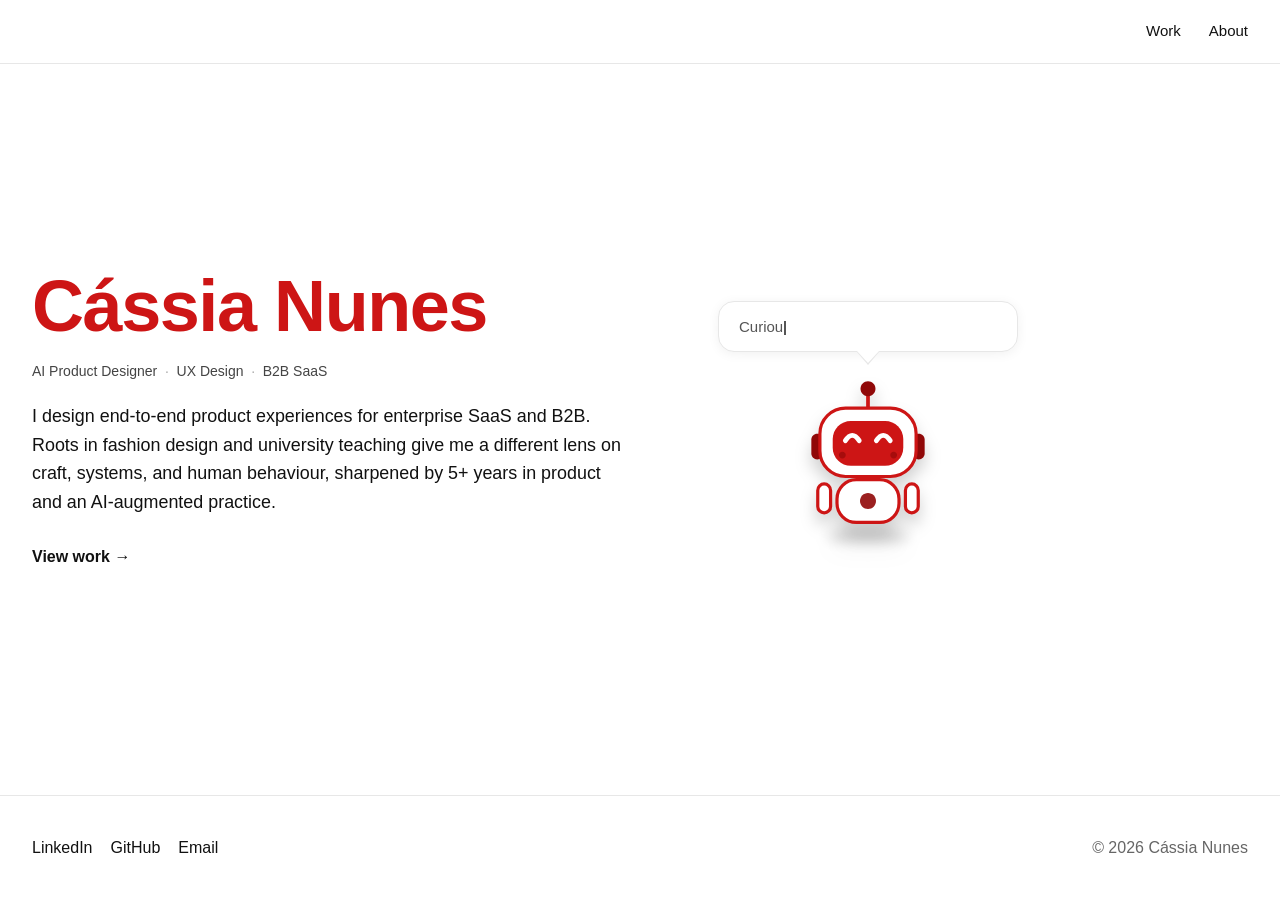
==== commit 388c3e7a: "Restructure case studies into per-project folders; polish File Manager case study - Move media-manag" ====
--- a/index.html
+++ b/index.html
@@ -17,7 +17,8 @@
     </button>
     <nav class="nav">
       <a href="work.html" data-i18n="nav.work">Work</a>
-      <a href="playground.html" data-i18n="nav.playground">Playground</a>
+      <!-- Playground temporarily hidden from nav — page and content preserved. Remove this comment wrapper to restore. -->
+      <!-- <a href="playground.html" data-i18n="nav.playground">Playground</a> -->
       <a href="about.html" data-i18n="nav.about">About Me</a>
       <div class="lang-select"></div>
     </nav>
--- a/styles.css
+++ b/styles.css
@@ -412,7 +412,8 @@
 .work-card { display: block; }
 
 .thumb {
-  aspect-ratio: 4 / 3;         /* keeps every thumbnail the same shape */
+  position: relative;          /* positioning context for the hover-preview video */
+  aspect-ratio: 16 / 9;        /* matches the case-study hero image so it isn't cropped */
   background: var(--gray-thumb);
   border: 1px solid var(--gray-line);
   border-radius: 8px;
@@ -426,6 +427,21 @@
   object-fit: cover;
   display: block;
 }
+
+/* Hover-preview video, layered over the poster image. It fills the same 4:3 box
+   (object-fit: cover — no distortion) and fades in on hover / keyboard focus;
+   the JS in script.js plays it on hover and resets it on leave. */
+.thumb-video {
+  position: absolute;
+  inset: 0;
+  width: 100%;
+  height: 100%;
+  object-fit: cover;
+  opacity: 0;                  /* hidden until hover; the poster shows underneath */
+  transition: opacity 0.25s ease;
+}
+a.work-card:hover .thumb-video,
+a.work-card:focus-visible .thumb-video { opacity: 1; }
 
 /* "Coming soon" thumbnail — the error robot centred over the grey box. */
 .thumb--soon {
@@ -816,6 +832,8 @@
   display: flex;
   align-items: center;
   justify-content: center;
+  padding: 0 0 1px 1px;            /* optically center the › glyph (nudge right + up) */
+  box-sizing: border-box;         /* keep the circle 26px while padding shifts the glyph */
   transition: background 0.15s ease, color 0.15s ease, opacity 0.15s ease;
 }
 .chatbot-chips-more:hover { background: var(--red); color: var(--white); }
@@ -959,7 +977,7 @@
 
 /* Meta card (Role / Timeline / Team / Platform) — bordered rounded box */
 .case-study-meta {
-  margin: 28px 0 0;
+  margin: 28px 0 32px;
   display: grid;
   grid-template-columns: repeat(2, 1fr);
   gap: 20px 32px;
@@ -980,6 +998,94 @@
   font-size: 15px;
   color: var(--black);
   line-height: 1.45;
+}
+
+/* Outcomes list — checked label on the left, description on the right */
+.cs-outcomes {
+  margin: 24px 0 32px;
+  display: flex;
+  flex-direction: column;
+  gap: 26px;
+}
+.cs-outcomes > div {
+  display: grid;
+  grid-template-columns: 220px 1fr;
+  gap: 20px 28px;
+  align-items: start;
+}
+.cs-outcomes dt {
+  display: flex;
+  align-items: center;
+  gap: 12px;
+  font-size: 18px;
+  font-weight: 700;
+  color: var(--black);
+  line-height: 1.3;
+}
+.cs-outcomes dt::before {
+  content: "✓";
+  flex: 0 0 auto;
+  width: 22px;
+  height: 22px;
+  border-radius: 50%;
+  background: var(--black);
+  color: #fff;
+  font-size: 12px;
+  font-weight: 700;
+  line-height: 1;
+  display: inline-flex;
+  align-items: center;
+  justify-content: center;
+}
+.cs-outcomes dd {
+  margin: 0;
+  font-size: 16px;
+  line-height: 1.6;
+  color: #333;
+}
+
+/* Success-metrics stat cards — big number + label, à la the analytics dashboard */
+.cs-stats {
+  margin: 24px 0 32px;
+  display: grid;
+  grid-template-columns: repeat(auto-fit, minmax(180px, 1fr));
+  gap: 16px;
+}
+.cs-stat {
+  border: 1px solid var(--gray-line);
+  border-radius: 12px;
+  padding: 22px 24px;
+}
+.cs-stat-num {
+  font-size: clamp(28px, 3.4vw, 40px);
+  font-weight: 800;
+  letter-spacing: -0.02em;
+  line-height: 1.05;
+  color: var(--black);
+}
+.cs-stat-label {
+  margin-top: 10px;
+  font-size: 11px;
+  font-weight: 700;
+  text-transform: uppercase;
+  letter-spacing: 0.06em;
+  color: #999;
+}
+.cs-stat-sub {
+  margin-top: 8px;
+  font-size: 13px;
+  line-height: 1.45;
+  color: #777;
+}
+.cs-stat-delta {
+  display: inline-block;
+  margin-top: 10px;
+  padding: 2px 8px;
+  border-radius: 999px;
+  background: #e6f4ea;
+  color: #1a7f37;
+  font-size: 12px;
+  font-weight: 700;
 }
 
 /* Body typography */
@@ -1078,9 +1184,88 @@
   max-width: 340px;
 }
 
+/* TEMP: hide empty image placeholders until the real screenshots are uploaded.
+   Hides any figure whose only content is a placeholder box (no <img> yet).
+   To bring the slots back, delete this one rule. */
+.cs-figure:has(> .cs-figure-box) {
+  display: none;
+}
+
+/* ===== Solution slideshow — click-through of the two role-based halves ===== */
+.cs-slideshow { outline: none; }
+/* The image area: arrows are positioned against this box, so they stay centered
+   on the screenshot and don't drift when captions differ in height. */
+.cs-slides { position: relative; }
+/* Only the active slide is rendered, so the frame height follows each screenshot. */
+.cs-slide { display: none; }
+.cs-slide.is-active { display: block; }
+.cs-slide-caption {
+  display: block;
+  max-width: 420px;
+  margin: 8px auto 0;
+  padding-top: 4px;
+  text-align: center;
+}
+
+/* Overlay arrows — soft circular buttons centered over the image */
+.cs-slide-nav {
+  position: absolute;
+  top: 50%;
+  transform: translateY(-50%);
+  width: 40px;
+  height: 40px;
+  display: flex;
+  align-items: center;
+  justify-content: center;
+  padding-bottom: 3px;              /* optically center the ‹ › glyphs */
+  font-size: 26px;
+  line-height: 1;
+  color: var(--red);               /* red chevron at rest (red/white — no black) */
+  background: rgba(255, 255, 255, 0.9);
+  border: 1px solid var(--gray-line);
+  border-radius: 50%;
+  box-shadow: 0 2px 10px rgba(0, 0, 0, 0.12);
+  cursor: pointer;
+  transition: background 0.15s ease, color 0.15s ease, box-shadow 0.15s ease;
+}
+/* Hover: fill solid red with a white chevron. */
+.cs-slide-nav:hover { background: var(--red); color: #fff; box-shadow: 0 4px 16px rgba(0, 0, 0, 0.18); }
+.cs-slide-nav:focus-visible { outline: 2px solid var(--red); outline-offset: 2px; }
+.cs-slide-prev { left: 12px; }
+.cs-slide-next { right: 12px; }
+
+/* Position indicator dots */
+.cs-slide-dots {
+  display: flex;
+  justify-content: center;
+  gap: 8px;
+  margin-top: 14px;
+}
+.cs-slide-dot {
+  width: 9px;
+  height: 9px;
+  padding: 0;
+  border: none;
+  border-radius: 50%;
+  background: #cfcfcf;
+  cursor: pointer;
+  transition: background 0.15s ease, transform 0.15s ease;
+}
+.cs-slide-dot:hover { background: #a8a8a8; }
+.cs-slide-dot.is-active { background: var(--red); transform: scale(1.15); }
+.cs-slide-dot:focus-visible { outline: 2px solid var(--red); outline-offset: 2px; }
+
+/* Phones: keep arrows tappable and hugging the edges */
+@media (max-width: 640px) {
+  .cs-slide-nav { width: 44px; height: 44px; font-size: 24px; }
+  .cs-slide-prev { left: 8px; }
+  .cs-slide-next { right: 8px; }
+}
+
 /* Case study on phones — single-column meta, tighter padding */
 @media (max-width: 640px) {
   .case-study-meta { grid-template-columns: 1fr; gap: 16px; padding: 22px 22px; }
+  .cs-outcomes > div { grid-template-columns: 1fr; gap: 8px; }
 }
 
 /* ===== CASE STUDY — HERO + STICKY SIDE-NAV LAYOUT ===== */
@@ -1121,7 +1306,7 @@
   display: block;
   border: 1px solid var(--gray-line);
   border-radius: 10px;
-  box-shadow: 0 6px 24px rgba(0, 0, 0, 0.06);
+  box-shadow: 0 10px 30px rgba(0, 0, 0, 0.09);
 }
 
 /* Two-column body: sticky nav (left) + article (right) */
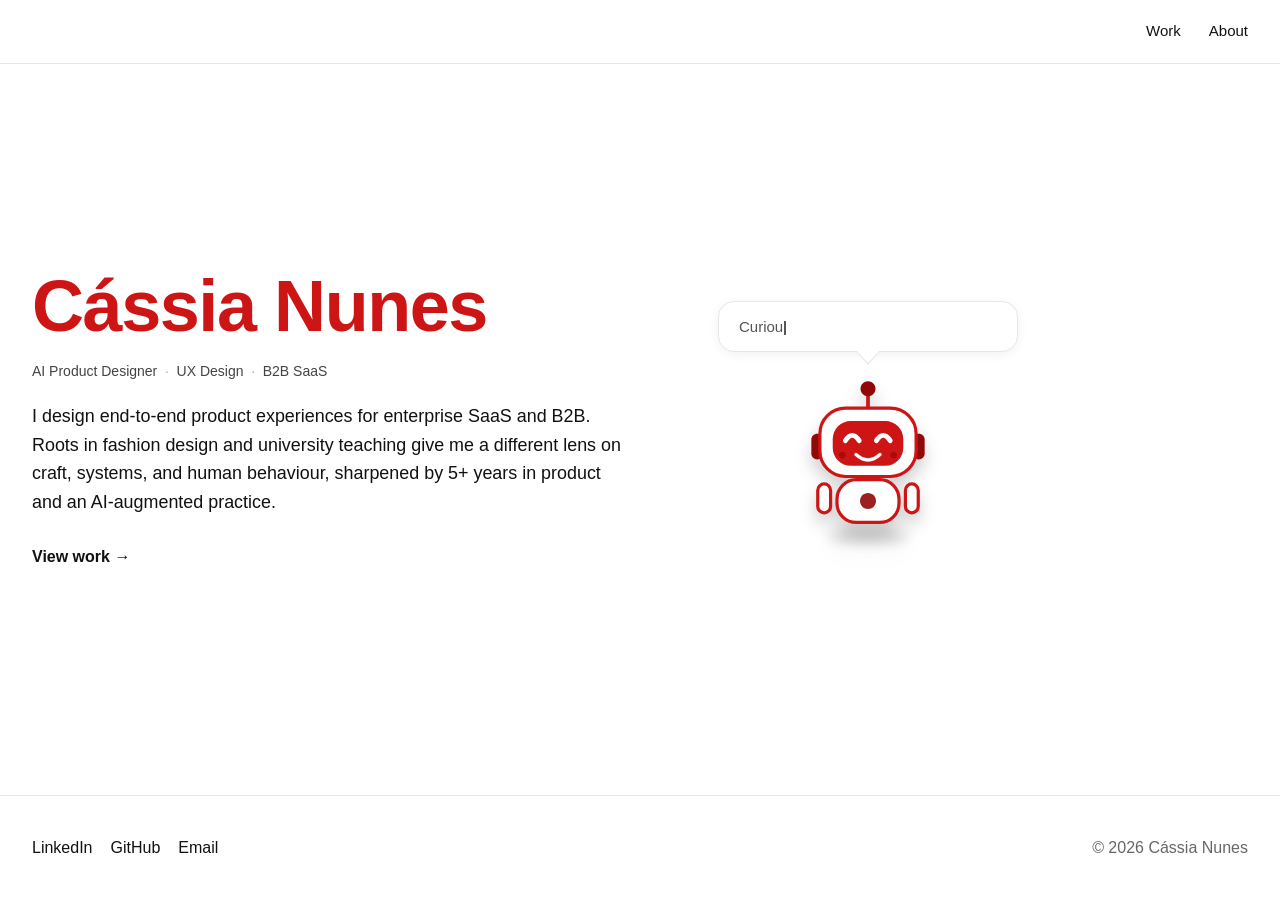
==== commit c4681d46: "Add Jobless & AI Subtitles coming-soon pages; update robot artwork - New per-project coming-soon pag" ====
--- a/index.html
+++ b/index.html
@@ -68,6 +68,6 @@
 
   <script src="script.js?v=3"></script>
   <script src="i18n.js?v=5"></script>
-  <script src="chatbot.js?v=12"></script>
+  <script src="chatbot.js?v=13"></script>
 </body>
 </html>
--- a/styles.css
+++ b/styles.css
@@ -466,6 +466,33 @@
   text-transform: uppercase;
   letter-spacing: 0.08em;
   color: #999;
+}
+
+/* Coming-soon project pages — a centered title + the "Coming soon" card */
+.cs-soon-page {
+  max-width: 640px;
+  margin: 0 auto;
+  padding: 48px 24px 96px;
+  text-align: center;
+}
+.cs-soon-title {
+  font-size: clamp(28px, 4vw, 40px);
+  font-weight: 800;
+  letter-spacing: -0.01em;
+  margin: 8px 0 6px;
+}
+.cs-soon-meta {
+  color: #999;
+  margin: 0 0 32px;
+}
+.cs-soon-card {
+  max-width: 420px;
+  margin: 0 auto;
+}
+.cs-soon-note {
+  margin-top: 24px;
+  font-size: 15px;
+  color: #777;
 }
 
 .work-card-title {
